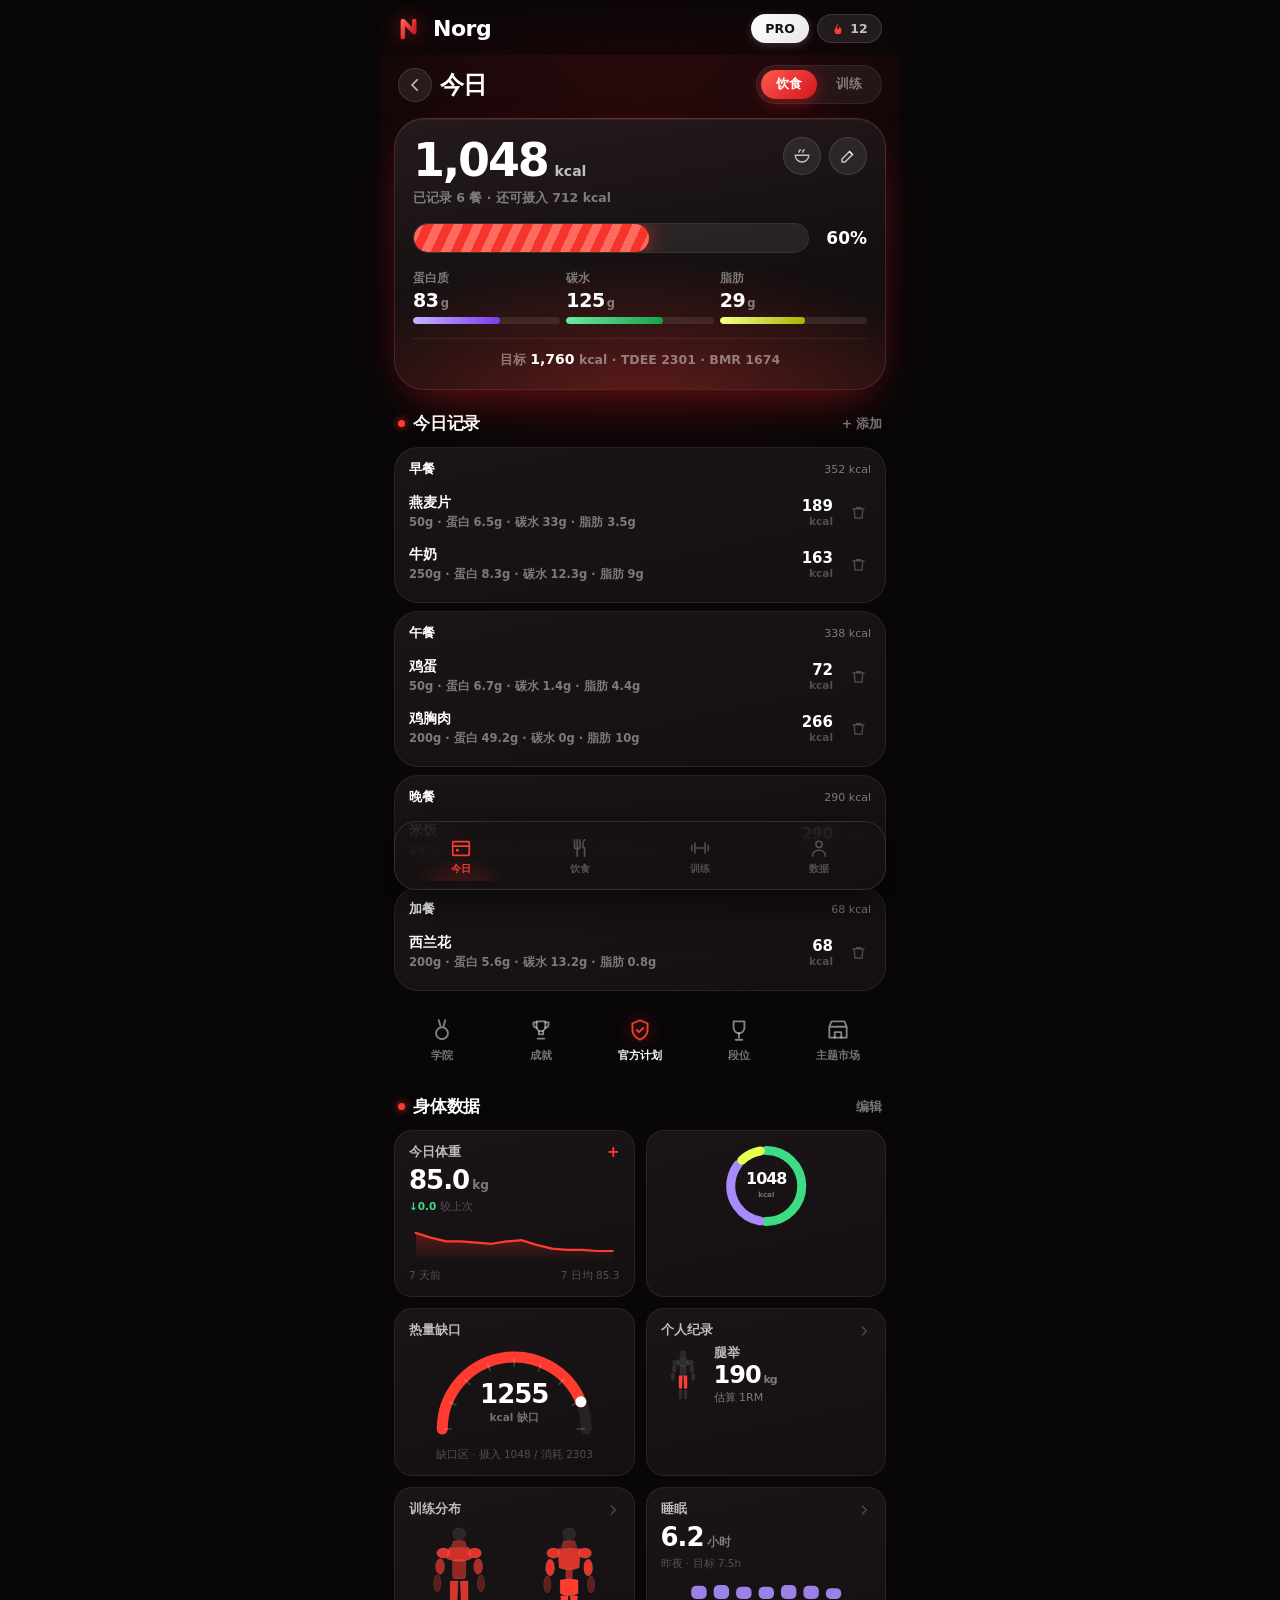
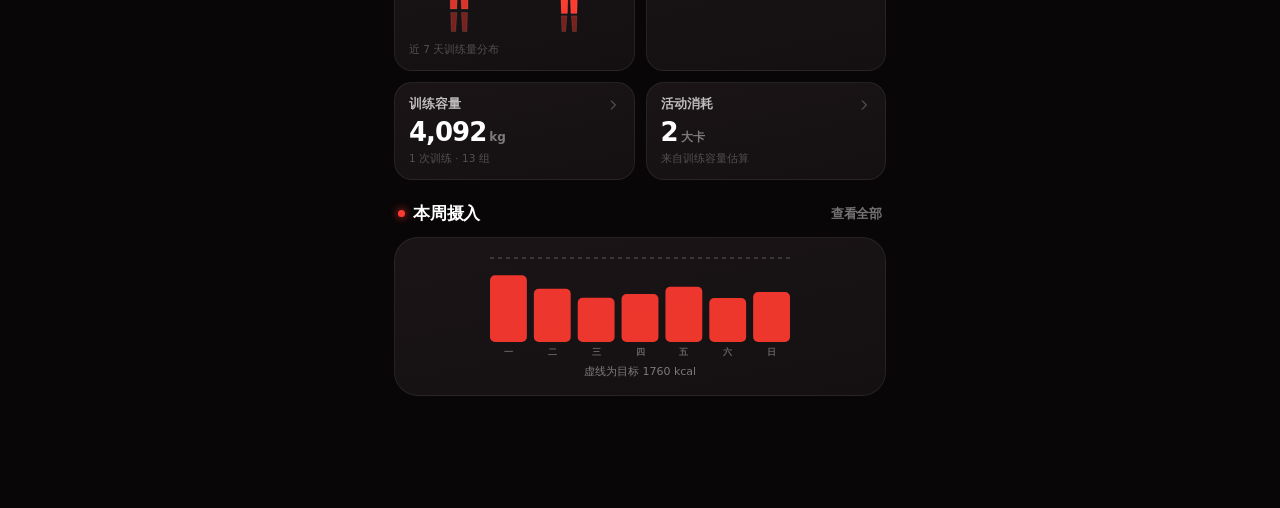
==== index.html @ ba06597b "Norg: 健身与饮食记录 App" ====
<!doctype html>
<html lang="zh-CN">
<head>
<meta charset="utf-8" />
<meta name="viewport" content="width=device-width, initial-scale=1, viewport-fit=cover, maximum-scale=1, user-scalable=no" />
<meta name="theme-color" content="#0a0708" />
<meta name="apple-mobile-web-app-capable" content="yes" />
<meta name="apple-mobile-web-app-status-bar-style" content="black-translucent" />
<meta name="apple-mobile-web-app-title" content="Norg" />
<title>Norg · 健身与饮食记录</title>
<link rel="manifest" href="manifest.webmanifest" />
<link rel="stylesheet" href="css/app.css" />
</head>
<body>

<div id="app">

  <!-- ========== 顶栏 ========== -->
  <header class="topbar" id="topbar">
    <div class="brand">
      <svg class="brand-mark" viewBox="0 0 32 32" aria-hidden="true">
        <defs>
          <linearGradient id="bm" x1="0" y1="0" x2="1" y2="1">
            <stop offset="0" stop-color="#ff5a4e"/><stop offset="1" stop-color="#c1121f"/>
          </linearGradient>
        </defs>
        <path d="M6 26V6l14 14V6" fill="none" stroke="url(#bm)" stroke-width="5.5"
              stroke-linecap="round" stroke-linejoin="round"/>
        <path d="M24 20v6" fill="none" stroke="url(#bm)" stroke-width="5.5" stroke-linecap="round"/>
      </svg>
      <span class="brand-name">Norg</span>
    </div>
    <div class="top-actions">
      <button class="pill pill-pro" id="btnPro">PRO</button>
      <button class="pill pill-streak" id="btnStreak">
        <svg viewBox="0 0 24 24" width="14" height="14"><path d="M12 2c1 4-2 5-2 8a2 2 0 004 0c0-1 0-2 .5-2.5C16 9 18 12 18 15a6 6 0 11-12 0c0-4 3-7 6-13z" fill="currentColor"/></svg>
        <span id="streakNum">0</span>
      </button>
    </div>
  </header>

  <!-- ========== 主视图 ========== -->
  <main id="view" class="view"></main>

  <!-- ========== 底部导航 ========== -->
  <nav class="tabbar" id="tabbar">
    <button class="tab is-active" data-tab="today">
      <svg viewBox="0 0 24 24"><path d="M4 5h16a1 1 0 011 1v13a1 1 0 01-1 1H4a1 1 0 01-1-1V6a1 1 0 011-1zm0 5h16" fill="none" stroke="currentColor" stroke-width="1.8" stroke-linecap="round"/><circle cx="8" cy="14.5" r="1.6" fill="currentColor"/></svg>
      <span>今日</span>
    </button>
    <button class="tab" data-tab="diet">
      <svg viewBox="0 0 24 24"><path d="M6 3v7a3 3 0 006 0V3M9 3v18M17 3c-1.5 2-2 4-2 6 0 2 1 3 2 3v9" fill="none" stroke="currentColor" stroke-width="1.8" stroke-linecap="round"/></svg>
      <span>饮食</span>
    </button>
    <button class="tab" data-tab="train">
      <svg viewBox="0 0 24 24"><path d="M3 9v6M21 9v6M6.5 6.5v11M17.5 6.5v11M6.5 12h11" fill="none" stroke="currentColor" stroke-width="1.8" stroke-linecap="round"/></svg>
      <span>训练</span>
    </button>
    <button class="tab" data-tab="body">
      <svg viewBox="0 0 24 24"><circle cx="12" cy="8" r="3.4" fill="none" stroke="currentColor" stroke-width="1.8"/><path d="M5 21c0-4 3-6.5 7-6.5s7 2.5 7 6.5" fill="none" stroke="currentColor" stroke-width="1.8" stroke-linecap="round"/></svg>
      <span>数据</span>
    </button>
  </nav>

</div>

<!-- ========== 底部弹层 ========== -->
<div class="sheet-mask" id="sheetMask" hidden></div>
<div class="sheet" id="sheet" hidden>
  <div class="sheet-grip"></div>
  <div class="sheet-head">
    <h3 id="sheetTitle">标题</h3>
    <button class="icon-btn" id="sheetClose" aria-label="关闭">
      <svg viewBox="0 0 24 24" width="18" height="18"><path d="M6 6l12 12M18 6L6 18" stroke="currentColor" stroke-width="2" stroke-linecap="round"/></svg>
    </button>
  </div>
  <div class="sheet-body" id="sheetBody"></div>
</div>

<div class="toast" id="toast" hidden></div>

<script src="js/data.js"></script>
<script src="js/store.js"></script>
<script src="js/charts.js"></script>
<script src="js/ui.js"></script>
<script src="js/views.js"></script>
<script src="js/app.js"></script>
</body>
</html>
---- css/app.css ----
/* ============================================================
   Norg · 设计系统
   深色 + 猩红主色，卡片圆角 20-24px，光晕质感
   ============================================================ */

:root{
  --bg:#080607;
  --bg-1:#0e0a0c;
  --card:#141011;
  --card-2:#1a1416;
  --card-3:#221a1d;
  --line:rgba(255,255,255,.07);
  --line-2:rgba(255,255,255,.12);

  --red:#ff3b30;
  --red-2:#e01b24;
  --red-3:#8e0f16;
  --red-soft:rgba(255,59,48,.14);

  --green:#3ddc84;
  --purple:#a78bfa;
  --yellow:#e8ff4f;
  --cyan:#4fd1e0;
  --orange:#ff9f43;

  --t1:#ffffff;
  --t2:rgba(255,255,255,.72);
  --t3:rgba(255,255,255,.44);
  --t4:rgba(255,255,255,.26);

  --r-s:12px;
  --r-m:18px;
  --r-l:24px;
  --r-xl:30px;

  --safe-b:env(safe-area-inset-bottom,0px);
  --safe-t:env(safe-area-inset-top,0px);

  --font: -apple-system, BlinkMacSystemFont, "SF Pro SC", "PingFang SC",
          "Helvetica Neue", "Microsoft YaHei", system-ui, sans-serif;
  --mono: ui-monospace, "SF Mono", "JetBrains Mono", Menlo, Consolas, monospace;
}

*{box-sizing:border-box;-webkit-tap-highlight-color:transparent;}
html,body{margin:0;padding:0;height:100%;}
body{
  font-family:var(--font);
  background:var(--bg);
  color:var(--t1);
  -webkit-font-smoothing:antialiased;
  overscroll-behavior-y:none;
  font-variant-numeric:tabular-nums;
  overflow-x:hidden;
}
/* hidden 必须压过组件自身的 display */
[hidden]{display:none !important;}

/* 内联图标统一尺寸，防止无宽高的 svg 撑满容器 */
.mini .h svg{width:14px;height:14px;flex:0 0 auto;color:var(--t4);}
.row > svg{width:16px;height:16px;flex:0 0 auto;color:var(--t4);}
.kv svg{width:16px;height:16px;color:var(--t4);}
.tag svg{width:13px;height:13px;}
.icon-btn svg{width:17px;height:17px;}
button{font-family:inherit;color:inherit;background:none;border:0;padding:0;cursor:pointer;}
input,select,textarea{font-family:inherit;color:inherit;}
::-webkit-scrollbar{width:0;height:0;}

/* ---------- 外壳 ---------- */
#app{
  max-width:520px;margin:0 auto;min-height:100%;
  display:flex;flex-direction:column;
  background:
    radial-gradient(120% 60% at 50% -10%, rgba(224,27,36,.22), transparent 62%),
    var(--bg);
  position:relative;
}

/* ---------- 顶栏 ---------- */
.topbar{
  position:sticky;top:0;z-index:40;
  display:flex;align-items:center;justify-content:space-between;gap:8px;
  padding:calc(var(--safe-t) + 14px) 18px 12px;
  backdrop-filter:blur(18px) saturate(150%);
  -webkit-backdrop-filter:blur(18px) saturate(150%);
  background:linear-gradient(180deg, rgba(8,6,7,.92), rgba(8,6,7,.62));
}
.brand{display:flex;align-items:center;gap:9px;flex:0 0 auto;}
.brand-mark{width:26px;height:26px;filter:drop-shadow(0 0 10px rgba(255,59,48,.55));}
.brand-name{font-size:22px;font-weight:800;letter-spacing:-.5px;}
.top-actions{display:flex;align-items:center;gap:8px;}
.pill{
  display:inline-flex;align-items:center;gap:5px;
  height:29px;padding:0 13px;border-radius:999px;
  font-size:12.5px;font-weight:700;letter-spacing:.2px;
  background:rgba(255,255,255,.09);
  border:1px solid var(--line-2);
}
.pill-pro{
  background:linear-gradient(135deg,#fff,#e6e6e6);
  color:#111;border-color:transparent;
  box-shadow:0 2px 10px rgba(255,255,255,.18);
}
.pill-streak{color:var(--t2);}
.pill-streak svg{color:var(--red);}

/* ---------- 视图 ---------- */
.view{
  flex:1;
  padding:4px 14px calc(104px + var(--safe-b));
  animation:viewIn .28s cubic-bezier(.2,.8,.25,1);
}
@keyframes viewIn{from{opacity:0;transform:translateY(8px)}to{opacity:1;transform:none}}

/* ---------- 底部导航 ---------- */
.tabbar{
  position:fixed;left:50%;transform:translateX(-50%);
  bottom:calc(var(--safe-b) + 10px);
  width:min(492px, calc(100% - 28px));
  display:grid;grid-template-columns:repeat(4,1fr);
  padding:8px 6px;
  border-radius:22px;
  background:rgba(22,16,18,.82);
  border:1px solid var(--line-2);
  backdrop-filter:blur(24px) saturate(160%);
  -webkit-backdrop-filter:blur(24px) saturate(160%);
  box-shadow:0 12px 40px rgba(0,0,0,.6);
  z-index:50;
}
.tab{
  display:flex;flex-direction:column;align-items:center;gap:3px;
  padding:7px 0 5px;border-radius:16px;
  color:var(--t4);transition:color .18s, background .18s;
}
.tab svg{width:22px;height:22px;}
.tab span{font-size:10px;font-weight:600;letter-spacing:.2px;}
.tab.is-active{
  color:var(--red);
  background:radial-gradient(60% 100% at 50% 120%, rgba(255,59,48,.22), transparent 70%);
}

/* ---------- 通用卡片 ---------- */
.card{
  background:linear-gradient(168deg, var(--card-2), var(--card));
  border:1px solid var(--line);
  border-radius:var(--r-l);
  padding:16px;
  position:relative;
  overflow:hidden;
}
.card.glow::after{
  content:"";position:absolute;inset:auto -30% -60% -30%;height:70%;
  background:radial-gradient(50% 100% at 50% 100%, rgba(255,59,48,.30), transparent 70%);
  pointer-events:none;
}
.sec-title{
  display:flex;align-items:center;gap:8px;
  margin:22px 4px 12px;font-size:17px;font-weight:800;letter-spacing:-.2px;
}
.sec-title .dot{width:7px;height:7px;border-radius:50%;background:var(--red);box-shadow:0 0 9px var(--red);}
.sec-title .more{margin-left:auto;font-size:13px;font-weight:600;color:var(--t3);}
.grid2{display:grid;grid-template-columns:minmax(0,1fr) minmax(0,1fr);gap:11px;}
.grid2 > *{min-width:0;overflow:hidden;}
.muted{color:var(--t3);}
.small{font-size:12px;}
.tiny{font-size:11px;}
.center{text-align:center;}

/* ---------- 今日：模式切换 ---------- */
.mode-seg{
  display:inline-flex;gap:4px;padding:4px;border-radius:999px;
  background:rgba(255,255,255,.06);border:1px solid var(--line);
  flex:0 0 auto;
}
.mode-seg button{
  padding:6px 15px;border-radius:999px;font-size:12.5px;font-weight:700;color:var(--t3);
  transition:.2s;white-space:nowrap;
}
.mode-seg button.on{
  background:linear-gradient(135deg,#ff5a4e,#d3141d);
  color:#fff;box-shadow:0 4px 16px rgba(224,27,36,.45);
}

/* ---------- 今日：主数据卡 ---------- */
.hero{
  margin-top:14px;
  border-radius:var(--r-xl);
  padding:18px 18px 20px;
  background:
    radial-gradient(120% 90% at 50% 108%, rgba(255,59,48,.34), transparent 62%),
    linear-gradient(170deg, #241a1c, #120d0e 70%);
  border:1px solid rgba(255,90,78,.22);
  box-shadow:0 18px 48px -18px rgba(224,27,36,.55), inset 0 1px 0 rgba(255,255,255,.06);
  position:relative;overflow:hidden;
}
.hero-top{display:flex;align-items:flex-start;justify-content:space-between;gap:10px;}
.hero-kcal{display:flex;align-items:baseline;gap:7px;}
.hero-kcal b{font-size:46px;line-height:1;font-weight:800;letter-spacing:-2.2px;}
.hero-kcal i{font-style:normal;font-size:14px;font-weight:700;color:var(--t2);}
.hero-sub{margin-top:7px;font-size:12.5px;color:var(--t3);font-weight:600;}
.hero-btns{display:flex;gap:8px;}
.round-btn{
  width:38px;height:38px;border-radius:50%;
  display:grid;place-items:center;
  background:rgba(255,255,255,.08);
  border:1px solid var(--line-2);
  color:var(--t2);transition:.16s;
}
.round-btn:active{transform:scale(.93);background:rgba(255,255,255,.16);}
.round-btn svg{width:18px;height:18px;}

.bar-wrap{display:flex;align-items:center;gap:12px;margin-top:16px;}
.bar{
  flex:1;height:30px;border-radius:999px;
  background:rgba(255,255,255,.08);
  overflow:hidden;position:relative;
  border:1px solid rgba(255,255,255,.06);
}
.bar-fill{
  height:100%;border-radius:999px;
  background:repeating-linear-gradient(115deg,#ff6a5e 0 9px,#f5352b 9px 18px);
  box-shadow:0 0 22px rgba(255,59,48,.6);
  transition:width .55s cubic-bezier(.2,.8,.25,1);
}
.bar-pct{font-size:17px;font-weight:800;min-width:46px;text-align:right;}

.macros{display:grid;grid-template-columns:repeat(3,1fr);margin-top:18px;gap:6px;}
.macro{text-align:left;}
.macro .k{font-size:11.5px;color:var(--t3);font-weight:600;}
.macro .v{font-size:19px;font-weight:800;margin-top:3px;letter-spacing:-.4px;}
.macro .v span{font-size:11.5px;font-weight:600;color:var(--t3);margin-left:2px;}
.goal-arc{
  margin-top:14px;padding-top:12px;
  border-top:1px solid rgba(255,255,255,.07);
  text-align:center;font-size:12.5px;color:var(--t3);font-weight:600;
}
.goal-arc b{color:var(--t1);font-weight:800;font-size:14px;}

/* ---------- 快捷入口横排 ---------- */
.quick-row{
  display:grid;grid-template-columns:repeat(5,minmax(0,1fr));
  gap:2px;margin-top:16px;
}
.quick{
  display:flex;flex-direction:column;align-items:center;gap:6px;
  padding:10px 2px;border-radius:16px;color:var(--t3);
  font-size:10.5px;font-weight:600;transition:.16s;
  min-width:0;overflow:hidden;
}
.quick span{max-width:100%;overflow:hidden;text-overflow:ellipsis;white-space:nowrap;}
.quick:active{background:rgba(255,255,255,.05);}
.quick svg{width:26px;height:26px;color:rgba(255,255,255,.5);}
.quick.on svg{color:var(--red);filter:drop-shadow(0 0 8px rgba(255,59,48,.6));}
.quick.on{color:var(--t1);}

/* ---------- 数据小卡 ---------- */
.mini{
  background:linear-gradient(168deg,var(--card-2),var(--card));
  border:1px solid var(--line);border-radius:var(--r-m);
  padding:13px 14px;position:relative;overflow:hidden;
}
.mini .h{display:flex;align-items:center;justify-content:space-between;font-size:12.5px;color:var(--t2);font-weight:600;gap:6px;}
.mini .big{font-size:26px;font-weight:800;letter-spacing:-1px;margin-top:6px;line-height:1;white-space:nowrap;overflow:hidden;}
.mini .big span{font-size:12px;font-weight:600;color:var(--t3);margin-left:3px;letter-spacing:0;}
.mini .foot{font-size:10.5px;color:var(--t4);margin-top:7px;}

/* ---------- 环形（宏量） ---------- */
.ring-cell{display:flex;align-items:center;gap:10px;min-width:0;}
.ring-cell > svg{flex:0 0 auto;}
.legend{display:flex;flex-direction:column;gap:5px;font-size:10.5px;color:var(--t2);font-weight:600;min-width:0;}
.legend span{white-space:nowrap;overflow:hidden;text-overflow:ellipsis;}
.legend i{display:inline-block;width:3px;height:11px;border-radius:2px;margin-right:5px;vertical-align:-1px;}

/* ---------- 列表 ---------- */
.list{display:flex;flex-direction:column;gap:8px;}
.row{
  display:flex;align-items:center;gap:12px;
  padding:12px 14px;border-radius:var(--r-m);
  background:linear-gradient(168deg,var(--card-2),var(--card));
  border:1px solid var(--line);
}
.row:active{background:var(--card-3);}
.row .ico{
  width:38px;height:38px;border-radius:12px;flex:0 0 auto;
  display:grid;place-items:center;font-size:19px;
  background:rgba(255,255,255,.06);border:1px solid var(--line);
}
.row .mid{flex:1;min-width:0;}
.row .t{font-size:14px;font-weight:700;white-space:nowrap;overflow:hidden;text-overflow:ellipsis;}
.row .s{font-size:11.5px;color:var(--t3);margin-top:3px;font-weight:600;}
.row .r{text-align:right;flex:0 0 auto;}
.row .r .n{font-size:15px;font-weight:800;}
.row .r .u{font-size:10.5px;color:var(--t4);font-weight:600;}

/* ---------- 输入 ---------- */
.field{margin-bottom:12px;}
.field label{display:block;font-size:12px;color:var(--t3);font-weight:700;margin-bottom:6px;}
.input,.select{
  width:100%;height:46px;padding:0 14px;border-radius:14px;
  background:rgba(255,255,255,.06);border:1px solid var(--line-2);
  font-size:15px;font-weight:600;outline:none;transition:.16s;
}
.input:focus,.select:focus{border-color:rgba(255,59,48,.6);background:rgba(255,59,48,.08);}
.input::placeholder{color:var(--t4);}
.row-in{display:grid;grid-template-columns:1fr 1fr;gap:10px;}

.btn{
  width:100%;height:50px;border-radius:16px;font-size:15.5px;font-weight:800;
  background:linear-gradient(135deg,#ff5a4e,#cf1520);
  color:#fff;box-shadow:0 10px 26px -8px rgba(224,27,36,.8);
  transition:.16s;
}
.btn:active{transform:scale(.98);}
.btn.ghost{background:rgba(255,255,255,.07);color:var(--t1);box-shadow:none;border:1px solid var(--line-2);}
.btn.sm{height:40px;font-size:13.5px;border-radius:13px;}

/* ---------- 弹层 ---------- */
.sheet-mask{
  position:fixed;inset:0;background:rgba(0,0,0,.62);
  backdrop-filter:blur(4px);z-index:90;
  animation:fade .2s;
}
@keyframes fade{from{opacity:0}to{opacity:1}}
.sheet{
  position:fixed;left:50%;transform:translateX(-50%);
  bottom:0;width:min(520px,100%);
  max-height:88vh;display:flex;flex-direction:column;
  background:linear-gradient(180deg,#191315,#0d090a);
  border-radius:26px 26px 0 0;
  border-top:1px solid var(--line-2);
  z-index:100;
  padding-bottom:var(--safe-b);
  animation:up .3s cubic-bezier(.2,.9,.25,1);
  box-shadow:0 -18px 60px rgba(0,0,0,.7);
}
@keyframes up{from{transform:translate(-50%,100%)}to{transform:translate(-50%,0)}}
.sheet-grip{width:38px;height:4px;border-radius:2px;background:rgba(255,255,255,.18);margin:9px auto 0;}
.sheet-head{display:flex;align-items:center;padding:12px 18px 8px;}
.sheet-head h3{margin:0;font-size:17px;font-weight:800;flex:1;}
.icon-btn{width:32px;height:32px;border-radius:50%;display:grid;place-items:center;background:rgba(255,255,255,.08);color:var(--t2);}
.sheet-body{padding:4px 18px 22px;overflow-y:auto;}

/* ---------- toast ---------- */
.toast{
  position:fixed;left:50%;bottom:calc(var(--safe-b) + 92px);
  transform:translateX(-50%);
  padding:11px 20px;border-radius:14px;
  background:rgba(255,255,255,.96);color:#111;
  font-size:13.5px;font-weight:700;z-index:200;
  box-shadow:0 10px 30px rgba(0,0,0,.5);
  animation:up2 .26s;
}
@keyframes up2{from{opacity:0;transform:translate(-50%,10px)}to{opacity:1;transform:translate(-50%,0)}}

/* ---------- 动作卡 / 肌群 ---------- */
.ex-hero{
  border-radius:var(--r-l);overflow:hidden;position:relative;
  background:linear-gradient(160deg,#f2f2f0,#d8d8d4);
  aspect-ratio:1.28/1;display:grid;place-items:center;
}
.ex-hero svg{width:88%;height:88%;}
.tag{
  display:inline-block;padding:5px 11px;border-radius:999px;
  font-size:11.5px;font-weight:700;
  background:rgba(255,255,255,.08);border:1px solid var(--line-2);color:var(--t2);
}
.tag.red{background:var(--red-soft);border-color:rgba(255,59,48,.35);color:#ff8b82;}

/* ---------- 训练记录条目 ---------- */
.set-line{
  display:grid;grid-template-columns:26px 1fr 1fr 1fr 30px;
  gap:6px;align-items:center;
  font-size:13px;font-weight:600;
  padding:9px 4px;border-bottom:1px solid rgba(255,255,255,.05);
}
.set-line .idx{color:var(--t4);font-weight:800;font-size:12px;}
.set-line .v{font-weight:800;}
.set-line .u{font-size:10.5px;color:var(--t4);font-weight:600;}
.set-line .del{color:var(--t4);text-align:right;}

/* ---------- 空状态 ---------- */
.empty{
  text-align:center;padding:34px 20px;color:var(--t4);
  font-size:13px;font-weight:600;
}
.empty svg{width:44px;height:44px;opacity:.4;margin-bottom:10px;}

/* ---------- 进度条（目标） ---------- */
.prog{height:7px;border-radius:99px;background:rgba(255,255,255,.09);overflow:hidden;}
.prog i{display:block;height:100%;border-radius:99px;background:linear-gradient(90deg,#ff6a5e,#e01b24);transition:width .5s;}

/* ---------- 分段 tab（动作详情） ---------- */
.seg{
  display:flex;gap:16px;overflow-x:auto;padding:2px 2px 0;
  border-bottom:1px solid var(--line);
}
.seg button{
  padding:10px 0 11px;font-size:13.5px;font-weight:700;color:var(--t3);
  border-bottom:2px solid transparent;white-space:nowrap;transition:.18s;
}
.seg button.on{color:var(--t1);border-bottom-color:var(--red);}

/* ---------- 头像 / 设置 ---------- */
.avatar{
  width:60px;height:60px;border-radius:50%;
  background:linear-gradient(135deg,#ff5a4e,#8e0f16);
  display:grid;place-items:center;font-size:24px;font-weight:800;
  box-shadow:0 8px 24px -6px rgba(224,27,36,.8);
}
.kv{
  display:flex;align-items:center;justify-content:space-between;
  padding:14px 4px;border-bottom:1px solid rgba(255,255,255,.05);
  font-size:14px;font-weight:600;
}
.kv:last-child{border-bottom:0;}
.kv .k{color:var(--t2);}
.kv .v{color:var(--t1);font-weight:800;}

/* ---------- 数字滚动 ---------- */
.num{font-variant-numeric:tabular-nums;}

/* ---------- 水波纹按钮 ---------- */
.fab{
  position:fixed;right:calc(50% - 246px);
  bottom:calc(var(--safe-b) + 92px);
  width:52px;height:52px;border-radius:50%;
  background:linear-gradient(135deg,#ff5a4e,#cf1520);
  display:grid;place-items:center;z-index:60;
  box-shadow:0 12px 30px -6px rgba(224,27,36,.9);
  transition:.16s;
}
.fab:active{transform:scale(.92);}
.fab svg{width:24px;height:24px;}
@media(max-width:540px){.fab{right:20px;}}

/* ---------- 图表容器 ---------- */
.chart{width:100%;display:block;overflow:visible;}
.chart text{font-family:var(--font);}

/* ---------- 训练热力 ---------- */
.muscle-wrap{display:grid;grid-template-columns:1fr 1fr;gap:10px;}
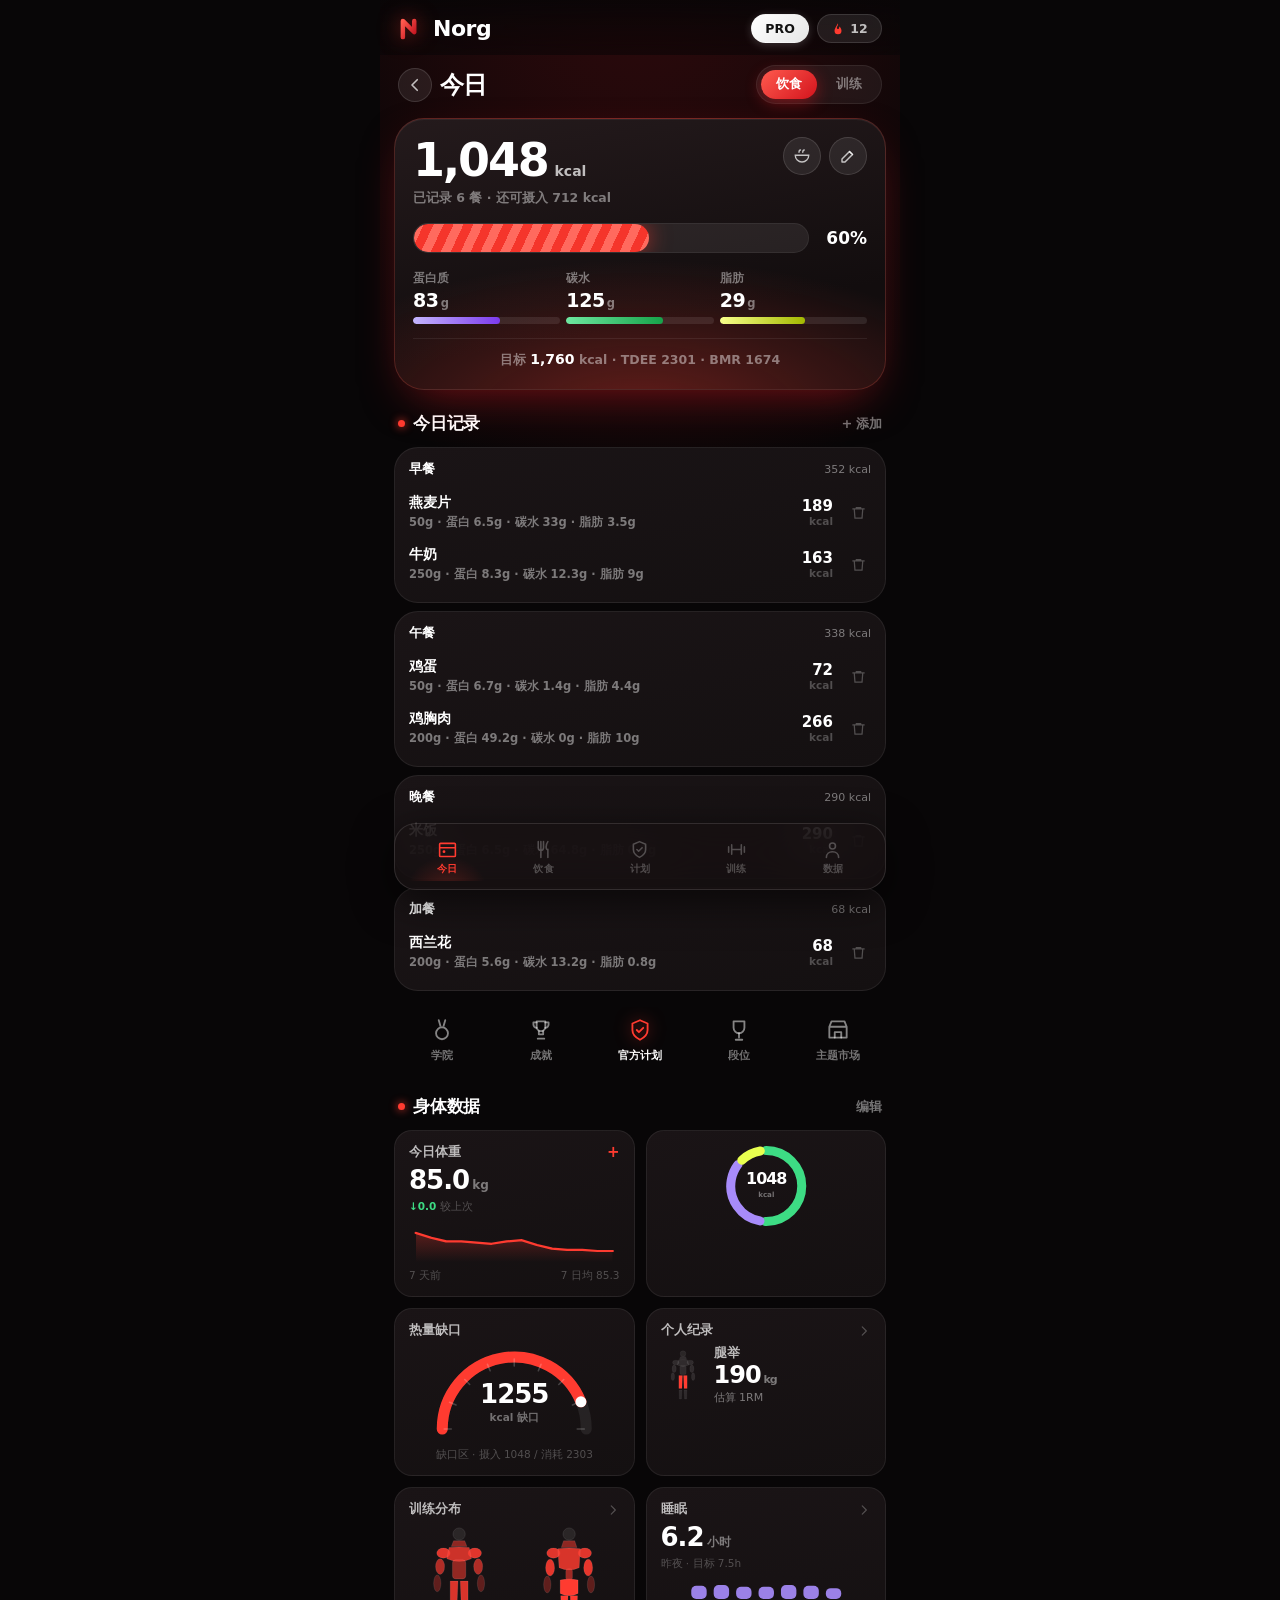
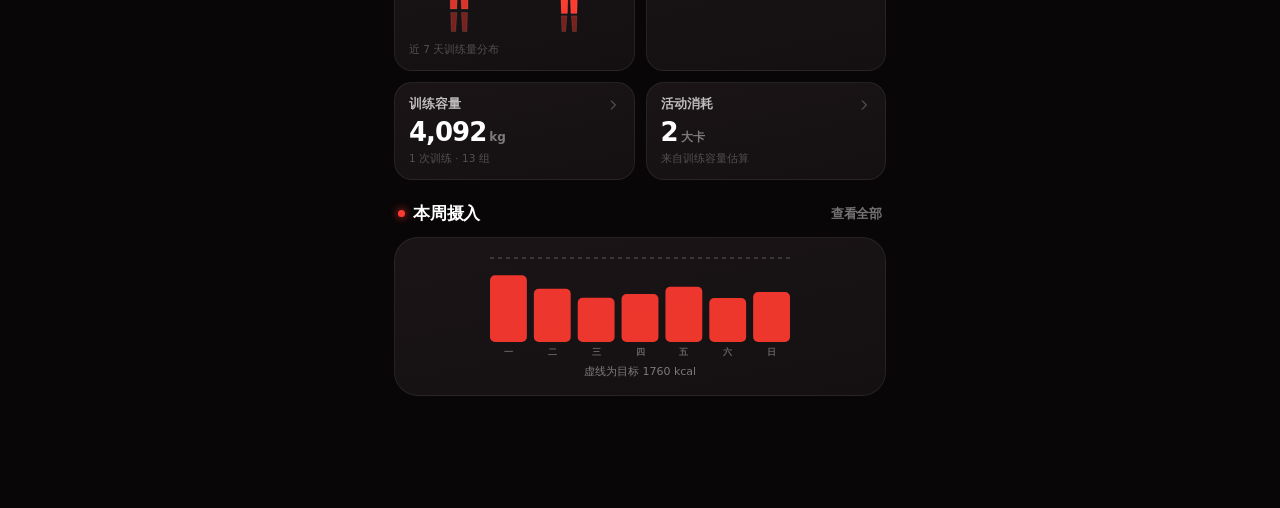
==== commit 84c5e0e6: "新增计划系统 + 3D 人体动作示范" ====
--- a/index.html
+++ b/index.html
@@ -9,13 +9,13 @@
 <meta name="apple-mobile-web-app-title" content="Norg" />
 <title>Norg · 健身与饮食记录</title>
 <link rel="manifest" href="manifest.webmanifest" />
-<link rel="stylesheet" href="css/app.css" />
+<link rel="stylesheet" href="css/app.css?v=11" />
 </head>
 <body>
 
 <div id="app">
 
-  <!-- ========== 顶栏 ========== -->
+  <!-- 顶栏 -->
   <header class="topbar" id="topbar">
     <div class="brand">
       <svg class="brand-mark" viewBox="0 0 32 32" aria-hidden="true">
@@ -39,10 +39,10 @@
     </div>
   </header>
 
-  <!-- ========== 主视图 ========== -->
+  <!-- 主视图 -->
   <main id="view" class="view"></main>
 
-  <!-- ========== 底部导航 ========== -->
+  <!-- 底部导航 -->
   <nav class="tabbar" id="tabbar">
     <button class="tab is-active" data-tab="today">
       <svg viewBox="0 0 24 24"><path d="M4 5h16a1 1 0 011 1v13a1 1 0 01-1 1H4a1 1 0 01-1-1V6a1 1 0 011-1zm0 5h16" fill="none" stroke="currentColor" stroke-width="1.8" stroke-linecap="round"/><circle cx="8" cy="14.5" r="1.6" fill="currentColor"/></svg>
@@ -51,6 +51,10 @@
     <button class="tab" data-tab="diet">
       <svg viewBox="0 0 24 24"><path d="M6 3v7a3 3 0 006 0V3M9 3v18M17 3c-1.5 2-2 4-2 6 0 2 1 3 2 3v9" fill="none" stroke="currentColor" stroke-width="1.8" stroke-linecap="round"/></svg>
       <span>饮食</span>
+    </button>
+    <button class="tab" data-tab="plan">
+      <svg viewBox="0 0 24 24"><path d="M12 3l7 3v6c0 4-3 7-7 9-4-2-7-5-7-9V6l7-3z" fill="none" stroke="currentColor" stroke-width="1.8" stroke-linejoin="round"/><path d="M9 12l2 2 4-4" fill="none" stroke="currentColor" stroke-width="1.8" stroke-linecap="round" stroke-linejoin="round"/></svg>
+      <span>计划</span>
     </button>
     <button class="tab" data-tab="train">
       <svg viewBox="0 0 24 24"><path d="M3 9v6M21 9v6M6.5 6.5v11M17.5 6.5v11M6.5 12h11" fill="none" stroke="currentColor" stroke-width="1.8" stroke-linecap="round"/></svg>
@@ -64,7 +68,7 @@
 
 </div>
 
-<!-- ========== 底部弹层 ========== -->
+<!-- 底部弹层 -->
 <div class="sheet-mask" id="sheetMask" hidden></div>
 <div class="sheet" id="sheet" hidden>
   <div class="sheet-grip"></div>
@@ -79,11 +83,14 @@
 
 <div class="toast" id="toast" hidden></div>
 
-<script src="js/data.js"></script>
-<script src="js/store.js"></script>
-<script src="js/charts.js"></script>
-<script src="js/ui.js"></script>
-<script src="js/views.js"></script>
-<script src="js/app.js"></script>
+<script src="js/data.js?v=11"></script>
+<script src="js/store.js?v=11"></script>
+<script src="js/planner.js?v=11"></script>
+<script src="js/charts.js?v=11"></script>
+<script src="js/body3d.js?v=11"></script>
+<script src="js/ui.js?v=11"></script>
+<script src="js/views.js?v=11"></script>
+<script src="js/views-plan.js?v=11"></script>
+<script src="js/app.js?v=11"></script>
 </body>
 </html>
--- a/css/app.css
+++ b/css/app.css
@@ -116,8 +116,8 @@
   position:fixed;left:50%;transform:translateX(-50%);
   bottom:calc(var(--safe-b) + 10px);
   width:min(492px, calc(100% - 28px));
-  display:grid;grid-template-columns:repeat(4,1fr);
-  padding:8px 6px;
+  display:grid;grid-template-columns:repeat(5,1fr);
+  padding:8px 4px;
   border-radius:22px;
   background:rgba(22,16,18,.82);
   border:1px solid var(--line-2);
@@ -130,9 +130,10 @@
   display:flex;flex-direction:column;align-items:center;gap:3px;
   padding:7px 0 5px;border-radius:16px;
   color:var(--t4);transition:color .18s, background .18s;
-}
-.tab svg{width:22px;height:22px;}
-.tab span{font-size:10px;font-weight:600;letter-spacing:.2px;}
+  min-width:0;
+}
+.tab svg{width:21px;height:21px;flex:0 0 auto;}
+.tab span{font-size:9.5px;font-weight:600;letter-spacing:.1px;white-space:nowrap;}
 .tab.is-active{
   color:var(--red);
   background:radial-gradient(60% 100% at 50% 120%, rgba(255,59,48,.22), transparent 70%);
